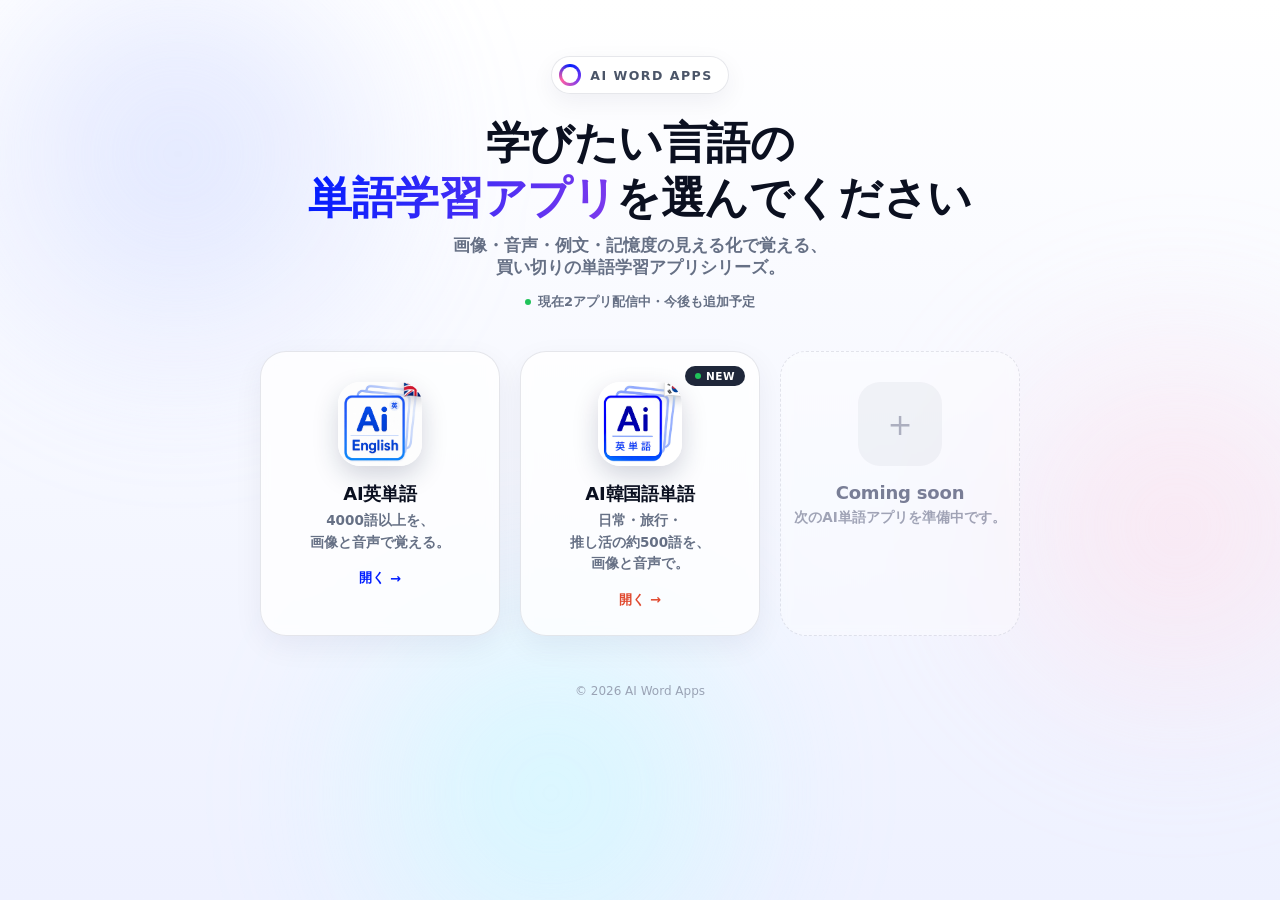
==== index.html @ b9829e19 "Migrate site content from audio_codex repo Moves the aieitan.com marketing site out of audio_codex/s" ====
<!doctype html>
<html lang="ja">
  <head>
    <meta charset="utf-8" />
    <meta name="viewport" content="width=device-width, initial-scale=1" />
    <title>AI Word Apps | AIと作る単語学習アプリ一覧</title>
    <meta
      name="description"
      content="AIと作った単語学習アプリシリーズ。英単語を学べる「AI英単語」、韓国語単語を学べる「AI韓国語単語」。画像・音声・例文・記憶度の見える化で、語彙学習を毎日の習慣に。"
    />
    <meta name="robots" content="index,follow" />
    <meta name="theme-color" content="#001dff" />
    <meta property="og:title" content="AI Word Apps | AIと作る単語学習アプリ一覧" />
    <meta property="og:description" content="AIと作る単語学習アプリシリーズ。学びたい言語のアプリを選んでください。" />
    <meta property="og:type" content="website" />
    <meta property="og:url" content="https://aieitan.com/" />
    <meta property="og:image" content="https://aieitan.com/en/assets/audio-codex-icon.jpg" />
    <meta name="twitter:card" content="summary" />
    <link rel="icon" href="./en/assets/audio-codex-icon.jpg" />
    <link rel="canonical" href="https://aieitan.com/" />
    <style>
      :root {
        --ink: #0b1020;
        --muted: #667085;
        --accent: #001dff;
        --line: rgba(16, 24, 64, 0.1);
      }
      * { box-sizing: border-box; }
      html { -webkit-text-size-adjust: 100%; }
      body {
        margin: 0;
        min-height: 100vh;
        overflow-x: hidden;
        font-family: system-ui, -apple-system, "Hiragino Sans", "Noto Sans JP", sans-serif;
        color: var(--ink);
        background: linear-gradient(180deg, #ffffff 0%, #f5f7ff 55%, #eef1ff 100%);
        display: flex;
        flex-direction: column;
        align-items: center;
        padding: 56px 20px 40px;
        position: relative;
        word-break: keep-all;
        overflow-wrap: break-word;
      }

      /* ---------- animated background blobs ---------- */
      .bg-blob {
        position: fixed;
        z-index: 0;
        border-radius: 50%;
        filter: blur(60px);
        opacity: 0.55;
        pointer-events: none;
        will-change: transform;
      }
      .bg-blob.b1 {
        top: -14%;
        left: -8%;
        width: 46vw;
        height: 46vw;
        max-width: 560px;
        max-height: 560px;
        background: radial-gradient(circle, #c7d2ff 0%, transparent 70%);
        animation: blobFloatA 26s ease-in-out infinite;
      }
      .bg-blob.b2 {
        top: 30%;
        right: -12%;
        width: 40vw;
        height: 40vw;
        max-width: 520px;
        max-height: 520px;
        background: radial-gradient(circle, #ffd9e6 0%, transparent 70%);
        animation: blobFloatB 32s ease-in-out infinite;
      }
      .bg-blob.b3 {
        bottom: -18%;
        left: 22%;
        width: 42vw;
        height: 42vw;
        max-width: 540px;
        max-height: 540px;
        background: radial-gradient(circle, #bdfcff 0%, transparent 70%);
        animation: blobFloatC 29s ease-in-out infinite;
      }
      @keyframes blobFloatA {
        0%, 100% { transform: translate(0, 0) scale(1); }
        50% { transform: translate(4vw, 6vh) scale(1.12); }
      }
      @keyframes blobFloatB {
        0%, 100% { transform: translate(0, 0) scale(1); }
        50% { transform: translate(-5vw, 4vh) scale(1.08); }
      }
      @keyframes blobFloatC {
        0%, 100% { transform: translate(0, 0) scale(1); }
        50% { transform: translate(3vw, -5vh) scale(1.1); }
      }

      /* ---------- header ---------- */
      .top { position: relative; z-index: 1; display: flex; flex-direction: column; align-items: center; max-width: 720px; text-align: center; }

      .brand-mark {
        display: inline-flex;
        align-items: center;
        gap: 9px;
        padding: 7px 15px 7px 7px;
        border-radius: 999px;
        background: rgba(255, 255, 255, 0.7);
        border: 1px solid var(--line);
        box-shadow: 0 8px 24px rgba(16, 24, 64, 0.06);
        backdrop-filter: blur(6px);
        -webkit-backdrop-filter: blur(6px);
        margin-bottom: 22px;
        opacity: 0;
        animation: riseIn 0.7s ease forwards;
      }
      .brand-dot {
        position: relative;
        width: 22px;
        height: 22px;
        border-radius: 50%;
        background: conic-gradient(from 0deg, #001dff, #7c3aed, #ff5fa2, #001dff);
        animation: spin 5s linear infinite;
      }
      .brand-dot::after {
        content: "";
        position: absolute;
        inset: 3px;
        border-radius: 50%;
        background: #fff;
      }
      .brand-label {
        font-size: 12.5px;
        font-weight: 800;
        letter-spacing: 0.12em;
        color: #4b5568;
        text-transform: uppercase;
      }

      h1 {
        margin: 0 0 10px;
        font-size: clamp(28px, 5vw, 44px);
        line-height: 1.24;
        letter-spacing: -0.01em;
        opacity: 0;
        animation: riseIn 0.7s ease 0.08s forwards;
      }
      h1 .grad {
        background: linear-gradient(100deg, #001dff, #7c3aed 45%, #ff5fa2 90%);
        background-size: 220% 100%;
        -webkit-background-clip: text;
        background-clip: text;
        color: transparent;
        animation: gradShift 7s ease-in-out infinite;
      }

      .lead {
        color: var(--muted);
        margin: 0 0 8px;
        font-size: clamp(14.5px, 1.8vw, 16.5px);
        font-weight: 600;
        max-width: 480px;
        opacity: 0;
        animation: riseIn 0.7s ease 0.16s forwards;
      }

      .count-line {
        display: inline-flex;
        align-items: center;
        gap: 7px;
        margin: 6px 0 40px;
        font-size: 13px;
        font-weight: 700;
        color: var(--muted);
        opacity: 0;
        animation: riseIn 0.7s ease 0.22s forwards;
      }
      .count-line i {
        width: 6px;
        height: 6px;
        border-radius: 50%;
        background: #20c35a;
        animation: dotPulse 1.8s ease-in-out infinite;
      }

      @keyframes riseIn {
        from { opacity: 0; transform: translateY(14px); }
        to { opacity: 1; transform: translateY(0); }
      }
      @keyframes spin { to { transform: rotate(360deg); } }
      @keyframes gradShift {
        0%, 100% { background-position: 0% 50%; }
        50% { background-position: 100% 50%; }
      }
      @keyframes dotPulse {
        0%, 100% { box-shadow: 0 0 0 0 rgba(32, 195, 90, 0.55); }
        50% { box-shadow: 0 0 0 6px rgba(32, 195, 90, 0); }
      }

      /* ---------- app grid ---------- */
      .app-grid {
        position: relative;
        z-index: 1;
        display: grid;
        gap: 20px;
        grid-template-columns: repeat(auto-fit, minmax(210px, 1fr));
        width: 100%;
        max-width: 760px;
      }

      .app-tile {
        position: relative;
        display: flex;
        flex-direction: column;
        align-items: center;
        text-align: center;
        text-decoration: none;
        color: inherit;
        padding: 30px 20px 26px;
        border-radius: 26px;
        background: rgba(255, 255, 255, 0.78);
        border: 1px solid var(--line);
        box-shadow: 0 10px 30px rgba(16, 24, 64, 0.06);
        backdrop-filter: blur(6px);
        -webkit-backdrop-filter: blur(6px);
        opacity: 0;
        transform: translateY(18px);
        animation: tileIn 0.6s cubic-bezier(0.2, 0.8, 0.25, 1) forwards;
        animation-delay: calc(0.3s + var(--i) * 0.1s);
        transition: transform 0.35s cubic-bezier(0.2, 0.8, 0.25, 1), box-shadow 0.35s ease, border-color 0.35s ease;
      }
      @keyframes tileIn {
        to { opacity: 1; transform: translateY(0); }
      }

      .app-tile:hover,
      .app-tile:focus-visible {
        transform: translateY(-8px) scale(1.02);
        border-color: color-mix(in srgb, var(--accent, #001dff) 35%, var(--line));
        box-shadow: 0 22px 44px rgba(16, 24, 64, 0.14), 0 0 0 1px rgba(255, 255, 255, 0.6) inset;
      }

      .app-badge {
        position: absolute;
        top: 14px;
        right: 14px;
        z-index: 2;
        display: inline-flex;
        align-items: center;
        gap: 5px;
        padding: 4px 10px;
        border-radius: 999px;
        background: rgba(7, 16, 37, 0.9);
        color: #fff;
        font-size: 10.5px;
        font-weight: 800;
        letter-spacing: 0.05em;
      }
      .app-badge i {
        width: 6px;
        height: 6px;
        border-radius: 50%;
        background: #20c35a;
        animation: dotPulse 1.8s ease-in-out infinite;
      }

      .app-icon-wrap {
        position: relative;
        width: 84px;
        height: 84px;
        margin-bottom: 16px;
        border-radius: 22px;
        overflow: hidden;
        box-shadow: 0 10px 26px rgba(16, 24, 64, 0.18);
        transition: transform 0.35s cubic-bezier(0.2, 0.8, 0.25, 1), box-shadow 0.35s ease;
      }
      .app-tile:hover .app-icon-wrap {
        transform: rotate(-4deg) scale(1.07);
        box-shadow: 0 16px 34px rgba(16, 24, 64, 0.26);
      }
      .app-icon {
        width: 100%;
        height: 100%;
        object-fit: cover;
        display: block;
      }
      .app-icon-shine {
        position: absolute;
        top: 0;
        left: -130%;
        width: 60%;
        height: 100%;
        background: linear-gradient(115deg, transparent, rgba(255, 255, 255, 0.75), transparent);
        transform: skewX(-18deg);
        transition: left 0.7s ease;
        pointer-events: none;
      }
      .app-tile:hover .app-icon-shine { left: 130%; }

      .app-flag {
        position: absolute;
        top: -6px;
        right: -6px;
        font-size: 20px;
        filter: drop-shadow(0 3px 6px rgba(16, 24, 64, 0.25));
      }

      .app-tile h2 {
        margin: 0 0 4px;
        font-size: 18px;
        font-weight: 800;
        letter-spacing: -0.01em;
      }
      .app-tile p {
        margin: 0;
        color: var(--muted);
        font-size: 13.5px;
        font-weight: 600;
        line-height: 1.6;
      }
      .app-go {
        display: inline-flex;
        align-items: center;
        gap: 5px;
        margin-top: 16px;
        color: var(--accent, #001dff);
        font-weight: 700;
        font-size: 13px;
      }
      .app-go i {
        display: inline-block;
        font-style: normal;
        transition: transform 0.25s ease;
      }
      .app-tile:hover .app-go i { transform: translateX(4px); }

      /* ---------- coming soon tile ---------- */
      .app-tile-soon {
        border-style: dashed;
        background: rgba(255, 255, 255, 0.35);
        box-shadow: none;
        cursor: default;
      }
      .app-tile-soon:hover {
        transform: none;
        box-shadow: none;
        border-color: var(--line);
      }
      .app-icon-wrap.soon {
        display: grid;
        place-items: center;
        background: rgba(16, 24, 64, 0.04);
        box-shadow: none;
      }
      .app-icon-plus {
        font-size: 30px;
        font-weight: 300;
        color: rgba(16, 24, 64, 0.3);
        animation: softPulse 2.6s ease-in-out infinite;
      }
      @keyframes softPulse {
        0%, 100% { opacity: 0.45; transform: scale(1); }
        50% { opacity: 0.9; transform: scale(1.12); }
      }
      .app-tile-soon h2 { color: rgba(16, 24, 64, 0.55); }
      .app-tile-soon p { color: rgba(16, 24, 64, 0.38); }

      footer {
        position: relative;
        z-index: 1;
        margin-top: 48px;
        color: #9aa3b5;
        font-size: 12px;
        text-align: center;
        opacity: 0;
        animation: riseIn 0.7s ease 0.8s forwards;
      }

      @media (max-width: 480px) {
        .app-grid { grid-template-columns: repeat(auto-fit, minmax(150px, 1fr)); gap: 14px; }
        .app-tile { padding: 24px 14px 20px; border-radius: 22px; }
        .app-icon-wrap { width: 68px; height: 68px; }
      }

      @media (prefers-reduced-motion: reduce) {
        .bg-blob,
        .brand-dot,
        h1 .grad,
        .count-line i,
        .app-badge i,
        .app-icon-plus,
        .app-tile,
        .brand-mark,
        h1,
        .lead,
        .count-line,
        footer {
          animation: none !important;
        }
        .app-tile { opacity: 1; transform: none; }
        .brand-mark, h1, .lead, .count-line, footer { opacity: 1; }
      }
    </style>
  </head>
  <body>
    <div class="bg-blob b1" aria-hidden="true"></div>
    <div class="bg-blob b2" aria-hidden="true"></div>
    <div class="bg-blob b3" aria-hidden="true"></div>

    <div class="top">
      <span class="brand-mark"><span class="brand-dot" aria-hidden="true"></span><span class="brand-label">AI Word Apps</span></span>
      <h1>学びたい言語の<br /><span class="grad">単語学習アプリ</span>を選んでください</h1>
      <p class="lead">画像・音声・例文・記憶度の見える化で覚える、買い切りの単語学習アプリシリーズ。</p>
      <p class="count-line"><i aria-hidden="true"></i>現在2アプリ配信中・今後も追加予定</p>
    </div>

    <div class="app-grid" id="appGrid" aria-label="アプリ一覧"></div>

    <footer>© 2026 AI Word Apps</footer>

    <script>
      // Data-driven app list — add a new object here when a new app ships.
      const apps = [
        {
          href: "/en/",
          icon: "./en/assets/audio-codex-icon.jpg",
          flag: "🇬🇧",
          name: "AI英単語",
          tagline: "4000語以上を、画像と音声で覚える。",
          accent: "#001dff",
        },
        {
          href: "/ko/",
          icon: "./ko/assets/audio-codex-icon.jpg",
          flag: "🇰🇷",
          name: "AI韓国語単語",
          tagline: "日常・旅行・推し活の約500語を、画像と音声で。",
          accent: "#e0492f",
          badge: "NEW",
        },
      ];

      const grid = document.getElementById("appGrid");

      const escapeHtml = (s) =>
        String(s).replace(/[&<>"']/g, (c) => ({ "&": "&amp;", "<": "&lt;", ">": "&gt;", '"': "&quot;", "'": "&#39;" }[c]));

      grid.innerHTML =
        apps
          .map(
            (app, i) => `
        <a class="app-tile" href="${app.href}" style="--i:${i};--accent:${app.accent}">
          ${app.badge ? `<span class="app-badge"><i aria-hidden="true"></i>${escapeHtml(app.badge)}</span>` : ""}
          <span class="app-icon-wrap">
            <img class="app-icon" src="${app.icon}" alt="" loading="lazy" />
            <span class="app-icon-shine" aria-hidden="true"></span>
            <span class="app-flag" aria-hidden="true">${app.flag}</span>
          </span>
          <h2>${escapeHtml(app.name)}</h2>
          <p>${escapeHtml(app.tagline)}</p>
          <span class="app-go">開く <i aria-hidden="true">→</i></span>
        </a>`
          )
          .join("") +
        `
        <div class="app-tile app-tile-soon" style="--i:${apps.length}">
          <span class="app-icon-wrap soon"><span class="app-icon-plus" aria-hidden="true">+</span></span>
          <h2>Coming soon</h2>
          <p>次のAI単語アプリを準備中です。</p>
        </div>`;
    </script>
  </body>
</html>
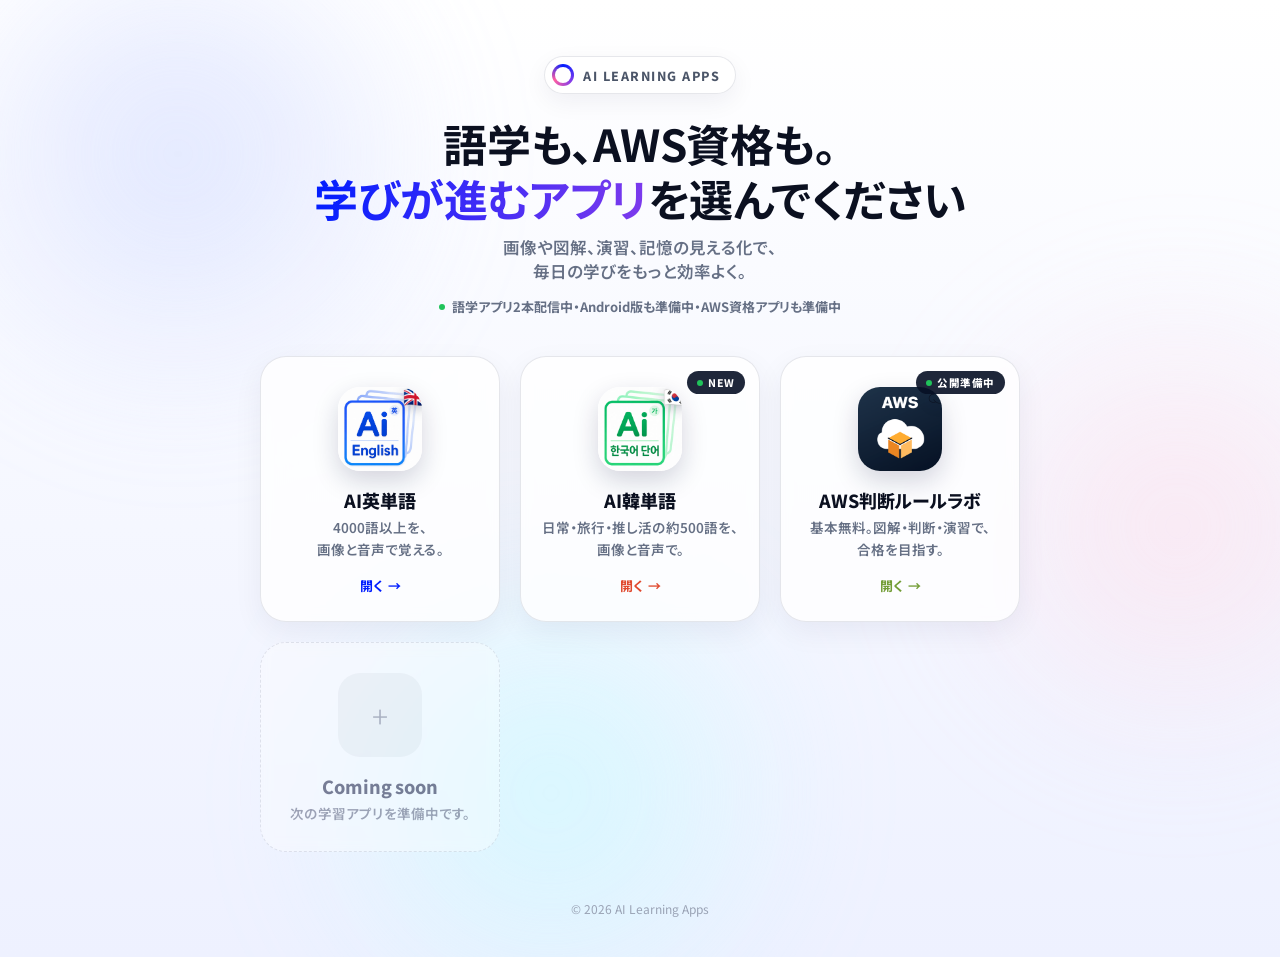
==== commit 28f1e694: "Update en/ko pages and add aws section Co-Authored-By: Claude Sonnet 5.5 <noreply@anthropic.com>" ====
--- a/index.html
+++ b/index.html
@@ -3,15 +3,15 @@
   <head>
     <meta charset="utf-8" />
     <meta name="viewport" content="width=device-width, initial-scale=1" />
-    <title>AI Word Apps | AIと作る単語学習アプリ一覧</title>
+    <title>AI Learning Apps | 語学・AWS資格の学習アプリ一覧</title>
     <meta
       name="description"
-      content="AIと作った単語学習アプリシリーズ。英単語を学べる「AI英単語」、韓国語単語を学べる「AI韓国語単語」。画像・音声・例文・記憶度の見える化で、語彙学習を毎日の習慣に。"
+      content="英単語・韓国語からAWS資格まで。画像や図解、演習、記憶状態の見える化で学びを支える学習アプリシリーズ。"
     />
     <meta name="robots" content="index,follow" />
     <meta name="theme-color" content="#001dff" />
-    <meta property="og:title" content="AI Word Apps | AIと作る単語学習アプリ一覧" />
-    <meta property="og:description" content="AIと作る単語学習アプリシリーズ。学びたい言語のアプリを選んでください。" />
+    <meta property="og:title" content="AI Learning Apps | 語学・AWS資格の学習アプリ一覧" />
+    <meta property="og:description" content="語学からAWS資格まで。あなたの学びに合うアプリを選んでください。" />
     <meta property="og:type" content="website" />
     <meta property="og:url" content="https://aieitan.com/" />
     <meta property="og:image" content="https://aieitan.com/en/assets/audio-codex-icon.jpg" />
@@ -31,7 +31,7 @@
         margin: 0;
         min-height: 100vh;
         overflow-x: hidden;
-        font-family: system-ui, -apple-system, "Hiragino Sans", "Noto Sans JP", sans-serif;
+        font-family: "Noto Sans JP", system-ui, -apple-system, "Hiragino Sans", sans-serif; font-feature-settings: "palt" 1;
         color: var(--ink);
         background: linear-gradient(180deg, #ffffff 0%, #f5f7ff 55%, #eef1ff 100%);
         display: flex;
@@ -401,6 +401,9 @@
         .brand-mark, h1, .lead, .count-line, footer { opacity: 1; }
       }
     </style>
+    <link rel="preconnect" href="https://fonts.googleapis.com" />
+    <link rel="preconnect" href="https://fonts.gstatic.com" crossorigin />
+    <link rel="stylesheet" href="https://fonts.googleapis.com/css2?family=Noto+Sans+JP:wght@400;500;700;900&display=swap" />
   </head>
   <body>
     <div class="bg-blob b1" aria-hidden="true"></div>
@@ -408,15 +411,15 @@
     <div class="bg-blob b3" aria-hidden="true"></div>
 
     <div class="top">
-      <span class="brand-mark"><span class="brand-dot" aria-hidden="true"></span><span class="brand-label">AI Word Apps</span></span>
-      <h1>学びたい言語の<br /><span class="grad">単語学習アプリ</span>を選んでください</h1>
-      <p class="lead">画像・音声・例文・記憶度の見える化で覚える、買い切りの単語学習アプリシリーズ。</p>
-      <p class="count-line"><i aria-hidden="true"></i>現在2アプリ配信中・今後も追加予定</p>
+      <span class="brand-mark"><span class="brand-dot" aria-hidden="true"></span><span class="brand-label">AI Learning Apps</span></span>
+      <h1>語学も、AWS資格も。<br /><span class="grad">学びが進むアプリ</span>を選んでください</h1>
+      <p class="lead">画像や図解、演習、記憶の見える化で、毎日の学びをもっと効率よく。</p>
+      <p class="count-line"><i aria-hidden="true"></i>語学アプリ2本配信中・Android版も準備中・AWS資格アプリも準備中</p>
     </div>
 
     <div class="app-grid" id="appGrid" aria-label="アプリ一覧"></div>
 
-    <footer>© 2026 AI Word Apps</footer>
+    <footer>© 2026 AI Learning Apps</footer>
 
     <script>
       // Data-driven app list — add a new object here when a new app ships.
@@ -433,10 +436,19 @@
           href: "/ko/",
           icon: "./ko/assets/audio-codex-icon.jpg",
           flag: "🇰🇷",
-          name: "AI韓国語単語",
+          name: "AI韓単語",
           tagline: "日常・旅行・推し活の約500語を、画像と音声で。",
           accent: "#e0492f",
           badge: "NEW",
+        },
+        {
+          href: "/aws/",
+          icon: "./aws/assets/app-icon.png",
+          flag: "☁",
+          name: "AWS判断ルールラボ",
+          tagline: "基本無料。図解・判断・演習で、合格を目指す。",
+          accent: "#739d37",
+          badge: "公開準備中",
         },
       ];
 
@@ -466,7 +478,7 @@
         <div class="app-tile app-tile-soon" style="--i:${apps.length}">
           <span class="app-icon-wrap soon"><span class="app-icon-plus" aria-hidden="true">+</span></span>
           <h2>Coming soon</h2>
-          <p>次のAI単語アプリを準備中です。</p>
+          <p>次の学習アプリを準備中です。</p>
         </div>`;
     </script>
   </body>
